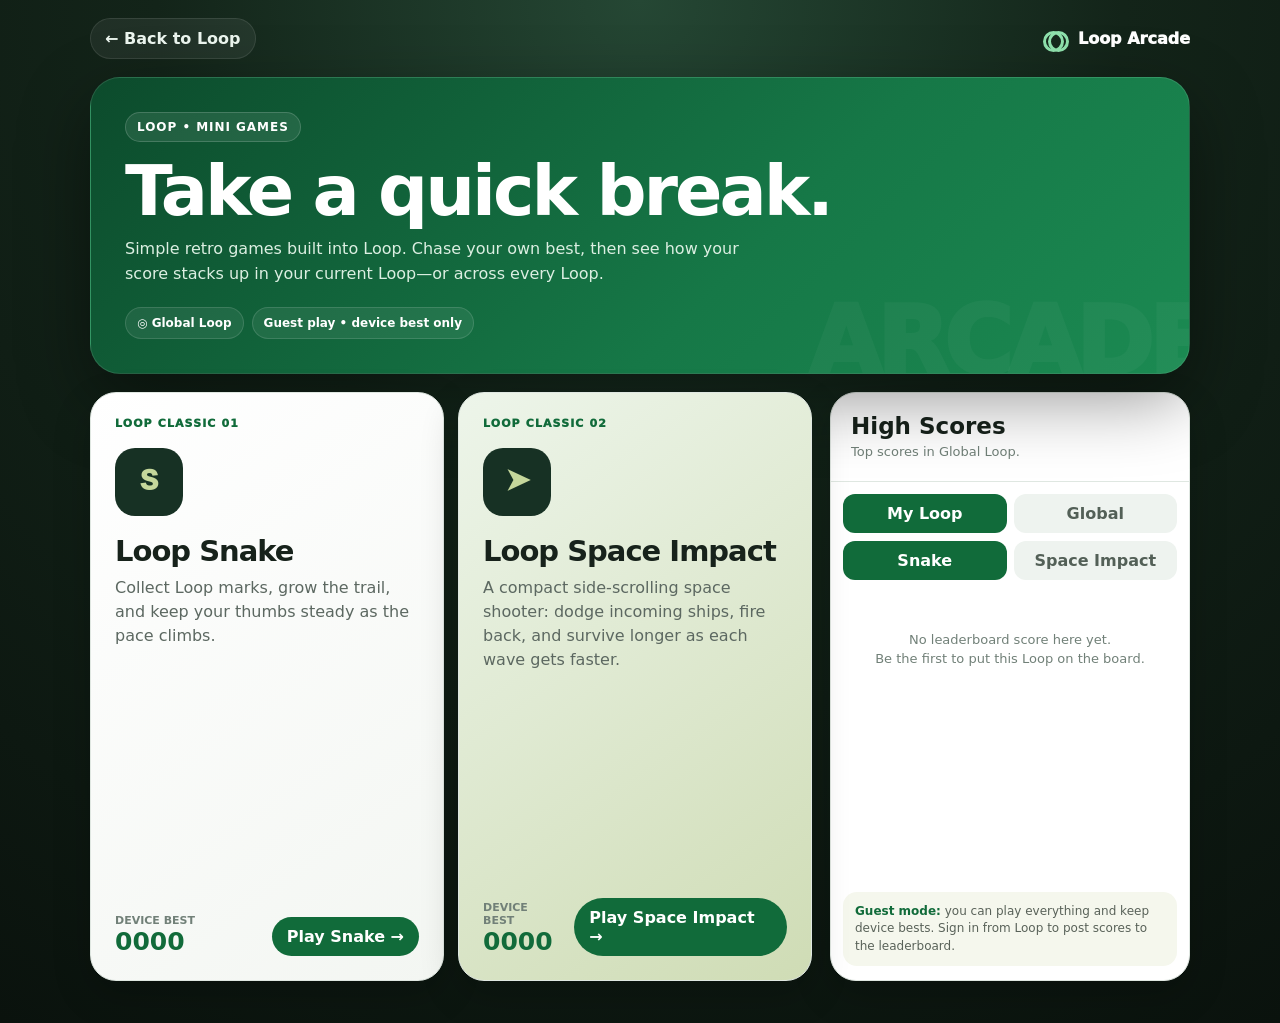
==== games/index.html @ 1bba9de1 "Add Loop Mini Games arcade hub" ====
<!doctype html>
<html lang="en">
<head>
<meta charset="utf-8">
<meta name="viewport" content="width=device-width,initial-scale=1,viewport-fit=cover">
<meta name="theme-color" content="#10291c">
<title>Loop Mini Games</title>
<style>
:root{--green:#116b3a;--green2:#159555;--ink:#17221b;--muted:#718078;--paper:#f5f6f1;--card:#fff;--line:#dfe7e1;--yellow:#ffd54f;--red:#e14a42}
*{box-sizing:border-box}html,body{margin:0;min-height:100%;font-family:Inter,system-ui,-apple-system,Segoe UI,sans-serif;background:radial-gradient(circle at 50% 0,#254734 0,#132419 40%,#0a120d 100%);color:#fff}body{min-height:100svh;padding:18px 16px 42px}button,a{font:inherit}.topbar{max-width:1100px;margin:0 auto 18px;display:flex;align-items:center;justify-content:space-between;gap:12px}.back{display:inline-flex;align-items:center;gap:8px;text-decoration:none;color:#ecf6ef;font-weight:850;background:#ffffff10;border:1px solid #ffffff18;border-radius:999px;padding:10px 14px}.brand{display:flex;align-items:center;gap:9px;font-weight:950}.mini-logo{width:26px;height:20px;position:relative}.mini-logo:before,.mini-logo:after{content:"";position:absolute;top:2px;width:15px;height:15px;border:3px solid #8fe2ad;border-radius:50%}.mini-logo:before{left:0}.mini-logo:after{right:0}
.shell{max-width:1100px;margin:auto}.hero{background:linear-gradient(135deg,#0c4b2c,#167847 60%,#1b8a52);border:1px solid #ffffff1c;border-radius:30px;padding:34px;box-shadow:0 26px 70px #0006;overflow:hidden;position:relative}.hero:after{content:"ARCADE";position:absolute;right:-18px;bottom:-24px;font-size:94px;font-weight:950;color:#ffffff09;letter-spacing:-5px}.eyebrow{display:inline-flex;align-items:center;gap:8px;background:#ffffff16;border:1px solid #ffffff2a;border-radius:999px;padding:7px 11px;font-size:12px;font-weight:900;text-transform:uppercase;letter-spacing:.08em}.hero h1{font-size:clamp(38px,7vw,70px);line-height:.96;letter-spacing:-3px;margin:16px 0 12px}.hero p{max-width:650px;color:#dcefe2;font-size:16px;line-height:1.55;margin:0}.hero-meta{display:flex;gap:8px;flex-wrap:wrap;margin-top:20px}.pill{border-radius:999px;padding:8px 11px;background:#ffffff12;border:1px solid #ffffff20;font-size:12px;font-weight:850}.layout{display:grid;grid-template-columns:minmax(0,1fr) 360px;gap:18px;margin-top:18px}.games{display:grid;grid-template-columns:1fr 1fr;gap:14px}.game-card{position:relative;overflow:hidden;min-height:310px;border-radius:26px;padding:24px;text-decoration:none;color:var(--ink);background:linear-gradient(145deg,#fff,#f3f6f2);border:1px solid var(--line);box-shadow:0 14px 38px #0003;display:flex;flex-direction:column}.game-card.space{background:linear-gradient(145deg,#edf5ea,#cfdcb5)}.game-kicker{font-size:11px;color:var(--green);font-weight:950;text-transform:uppercase;letter-spacing:.1em}.game-icon{width:68px;height:68px;border-radius:20px;background:#173124;color:#c5d79b;display:grid;place-items:center;font:950 30px/1 "Courier New",monospace;margin:18px 0}.game-card h2{font-size:29px;margin:0 0 8px;letter-spacing:-1px}.game-card p{color:#5c6861;line-height:1.5;margin:0}.game-foot{margin-top:auto;padding-top:20px;display:flex;align-items:end;justify-content:space-between;gap:12px}.best b,.best small{display:block}.best b{font-size:25px;color:var(--green)}.best small{font-size:11px;color:var(--muted);text-transform:uppercase;font-weight:900}.play{background:var(--green);color:#fff;border-radius:999px;padding:10px 15px;font-weight:900}
.board{background:#fff;color:var(--ink);border-radius:26px;border:1px solid var(--line);box-shadow:0 14px 38px #0003;overflow:hidden}.board-head{padding:20px;border-bottom:1px solid var(--line)}.board-head h2{margin:0 0 4px;font-size:23px}.board-head p{margin:0;color:var(--muted);font-size:13px;line-height:1.4}.tabs{display:grid;grid-template-columns:1fr 1fr;gap:7px;padding:12px 12px 0}.tabs button,.game-tabs button{border:0;border-radius:12px;padding:10px;background:#eef3ef;color:#536057;font-weight:850}.tabs button.on,.game-tabs button.on{background:var(--green);color:#fff}.game-tabs{display:flex;gap:7px;padding:8px 12px 12px}.game-tabs button{flex:1}.rank-list{padding:0 12px 14px;min-height:300px}.rank{display:grid;grid-template-columns:32px 1fr auto;gap:10px;align-items:center;padding:11px 6px;border-top:1px solid #edf1ee}.rank:first-child{border-top:0}.rank-num{width:29px;height:29px;border-radius:50%;display:grid;place-items:center;background:#edf7f0;color:var(--green);font-weight:950;font-size:12px}.rank b,.rank small{display:block}.rank b{font-size:14px}.rank small{font-size:11px;color:var(--muted);margin-top:2px}.rank-score{font:950 17px/1 "Courier New",monospace}.empty{padding:38px 16px;text-align:center;color:var(--muted);font-size:13px;line-height:1.5}.account-note{margin:0 12px 14px;padding:11px 12px;border-radius:14px;background:#f5f7ed;color:#596259;font-size:12px;line-height:1.45}.account-note strong{color:var(--green)}
@media(max-width:850px){.layout{grid-template-columns:1fr}.board{order:2}}@media(max-width:620px){body{padding:10px 9px 28px}.hero{padding:27px 20px;border-radius:24px}.games{grid-template-columns:1fr}.game-card{min-height:260px}.layout{margin-top:13px}.topbar{padding:0 3px}.brand{font-size:14px}}
</style>
</head>
<body>
<div class="topbar"><a class="back" href="/" aria-label="Back to Loop">← Back to Loop</a><div class="brand"><span class="mini-logo" aria-hidden="true"></span>Loop Arcade</div></div>
<main class="shell">
<section class="hero">
<span class="eyebrow">Loop • Mini Games</span>
<h1>Take a quick break.</h1>
<p>Simple retro games built into Loop. Chase your own best, then see how your score stacks up in your current Loop—or across every Loop.</p>
<div class="hero-meta"><span class="pill" id="loopPill">◎ Finding your Loop…</span><span class="pill" id="memberPill">Leaderboard status…</span></div>
</section>
<div class="layout">
<section class="games" aria-label="Loop mini games">
<a class="game-card" href="/games/snake.html">
<span class="game-kicker">Loop Classic 01</span><span class="game-icon">S</span><h2>Loop Snake</h2><p>Collect Loop marks, grow the trail, and keep your thumbs steady as the pace climbs.</p>
<div class="game-foot"><span class="best"><small>Device best</small><b id="snakeBest">0</b></span><span class="play">Play Snake →</span></div>
</a>
<a class="game-card space" href="/games/space-impact.html">
<span class="game-kicker">Loop Classic 02</span><span class="game-icon">➤</span><h2>Loop Space Impact</h2><p>A compact side-scrolling space shooter: dodge incoming ships, fire back, and survive longer as each wave gets faster.</p>
<div class="game-foot"><span class="best"><small>Device best</small><b id="spaceBest">0</b></span><span class="play">Play Space Impact →</span></div>
</a>
</section>
<aside class="board" aria-label="Loop arcade leaderboard">
<div class="board-head"><h2>High Scores</h2><p id="boardCopy">Top players in your current Loop.</p></div>
<div class="tabs"><button id="loopTab" class="on" onclick="setScope('loop')">My Loop</button><button id="globalTab" onclick="setScope('global')">Global</button></div>
<div class="game-tabs"><button id="snakeTab" class="on" onclick="setGame('snake')">Snake</button><button id="spaceTab" onclick="setGame('space-impact')">Space Impact</button></div>
<div id="rankList" class="rank-list"><div class="empty">Loading scores…</div></div>
<div id="accountNote" class="account-note">Checking leaderboard access…</div>
</aside>
</div>
</main>
<script src="/games/arcade-common.js"></script>
<script>
let activeGame='snake',activeScope='loop';
const scoreFormat=n=>String(Number(n)||0).padStart(4,'0');
function setScope(scope){activeScope=scope;document.getElementById('loopTab').classList.toggle('on',scope==='loop');document.getElementById('globalTab').classList.toggle('on',scope==='global');loadBoard()}
function setGame(game){activeGame=game;document.getElementById('snakeTab').classList.toggle('on',game==='snake');document.getElementById('spaceTab').classList.toggle('on',game==='space-impact');loadBoard()}
async function loadBoard(){
  const state=LoopArcade.state(),list=document.getElementById('rankList');
  list.innerHTML='<div class="empty">Loading scores…</div>';
  document.getElementById('boardCopy').textContent=activeScope==='global'?'Top scores across every Loop.':'Top scores in '+((state.loop&&state.loop.label)||'your current Loop')+'.';
  const rows=await LoopArcade.leaderboard(activeGame,activeScope);
  if(!rows.length){list.innerHTML='<div class="empty">No leaderboard score here yet.<br>Be the first to put this Loop on the board.</div>';return}
  list.innerHTML=rows.map(row=>'<div class="rank"><span class="rank-num">'+row.rank+'</span><span><b>'+escapeHtml(row.name)+'</b><small>'+escapeHtml(row.loopLabel||'Loop player')+'</small></span><strong class="rank-score">'+scoreFormat(row.score)+'</strong></div>').join('');
}
function escapeHtml(value){return String(value||'').replace(/[&<>"']/g,m=>({'&':'&amp;','<':'&lt;','>':'&gt;','"':'&quot;',"'":'&#39;'}[m]))}
(async()=>{
  document.getElementById('snakeBest').textContent=scoreFormat(LoopArcade.localBest('snake'));
  document.getElementById('spaceBest').textContent=scoreFormat(LoopArcade.localBest('space-impact'));
  const state=await LoopArcade.init();
  document.getElementById('loopPill').textContent='◎ '+((state.loop&&state.loop.label)||'Current Loop');
  document.getElementById('memberPill').textContent=state.signedIn?'✓ Scores connected to your Loop profile':'Guest play • device best only';
  document.getElementById('accountNote').innerHTML=state.signedIn?'<strong>Leaderboard on.</strong> Your best score in each Loop is saved to your profile.':'<strong>Guest mode:</strong> you can play everything and keep device bests. Sign in from Loop to post scores to the leaderboard.';
  loadBoard();
})();
</script>
</body>
</html>
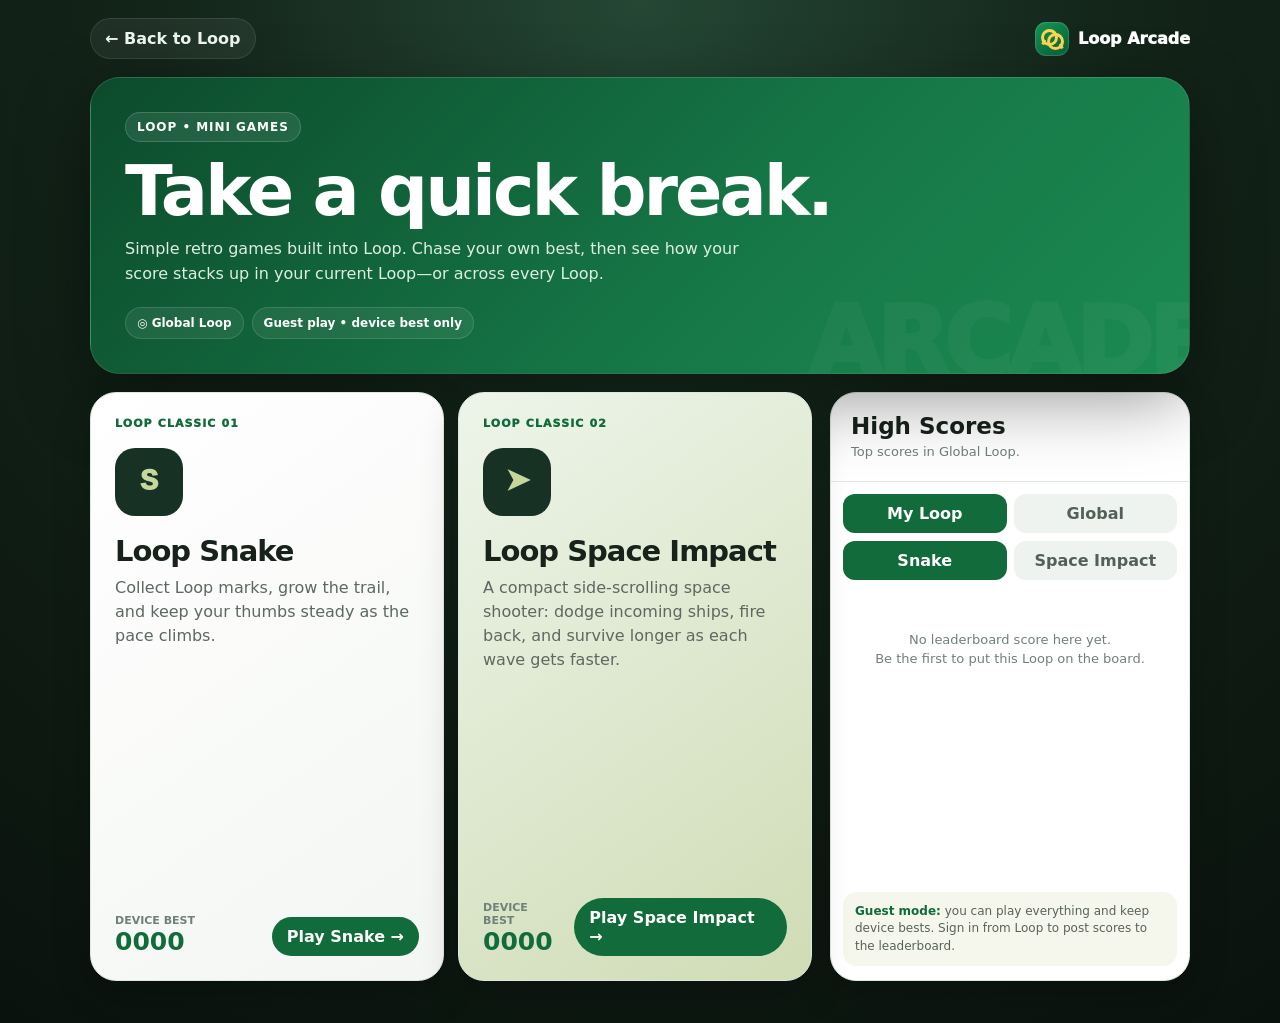
==== commit 3db9d423: "Use Loop brand mark in games/index.html" ====
--- a/games/index.html
+++ b/games/index.html
@@ -7,20 +7,24 @@
 <title>Loop Mini Games</title>
 <style>
 :root{--green:#116b3a;--green2:#159555;--ink:#17221b;--muted:#718078;--paper:#f5f6f1;--card:#fff;--line:#dfe7e1;--yellow:#ffd54f;--red:#e14a42}
-*{box-sizing:border-box}html,body{margin:0;min-height:100%;font-family:Inter,system-ui,-apple-system,Segoe UI,sans-serif;background:radial-gradient(circle at 50% 0,#254734 0,#132419 40%,#0a120d 100%);color:#fff}body{min-height:100svh;padding:18px 16px 42px}button,a{font:inherit}.topbar{max-width:1100px;margin:0 auto 18px;display:flex;align-items:center;justify-content:space-between;gap:12px}.back{display:inline-flex;align-items:center;gap:8px;text-decoration:none;color:#ecf6ef;font-weight:850;background:#ffffff10;border:1px solid #ffffff18;border-radius:999px;padding:10px 14px}.brand{display:flex;align-items:center;gap:9px;font-weight:950}.mini-logo{width:26px;height:20px;position:relative}.mini-logo:before,.mini-logo:after{content:"";position:absolute;top:2px;width:15px;height:15px;border:3px solid #8fe2ad;border-radius:50%}.mini-logo:before{left:0}.mini-logo:after{right:0}
-.shell{max-width:1100px;margin:auto}.hero{background:linear-gradient(135deg,#0c4b2c,#167847 60%,#1b8a52);border:1px solid #ffffff1c;border-radius:30px;padding:34px;box-shadow:0 26px 70px #0006;overflow:hidden;position:relative}.hero:after{content:"ARCADE";position:absolute;right:-18px;bottom:-24px;font-size:94px;font-weight:950;color:#ffffff09;letter-spacing:-5px}.eyebrow{display:inline-flex;align-items:center;gap:8px;background:#ffffff16;border:1px solid #ffffff2a;border-radius:999px;padding:7px 11px;font-size:12px;font-weight:900;text-transform:uppercase;letter-spacing:.08em}.hero h1{font-size:clamp(38px,7vw,70px);line-height:.96;letter-spacing:-3px;margin:16px 0 12px}.hero p{max-width:650px;color:#dcefe2;font-size:16px;line-height:1.55;margin:0}.hero-meta{display:flex;gap:8px;flex-wrap:wrap;margin-top:20px}.pill{border-radius:999px;padding:8px 11px;background:#ffffff12;border:1px solid #ffffff20;font-size:12px;font-weight:850}.layout{display:grid;grid-template-columns:minmax(0,1fr) 360px;gap:18px;margin-top:18px}.games{display:grid;grid-template-columns:1fr 1fr;gap:14px}.game-card{position:relative;overflow:hidden;min-height:310px;border-radius:26px;padding:24px;text-decoration:none;color:var(--ink);background:linear-gradient(145deg,#fff,#f3f6f2);border:1px solid var(--line);box-shadow:0 14px 38px #0003;display:flex;flex-direction:column}.game-card.space{background:linear-gradient(145deg,#edf5ea,#cfdcb5)}.game-kicker{font-size:11px;color:var(--green);font-weight:950;text-transform:uppercase;letter-spacing:.1em}.game-icon{width:68px;height:68px;border-radius:20px;background:#173124;color:#c5d79b;display:grid;place-items:center;font:950 30px/1 "Courier New",monospace;margin:18px 0}.game-card h2{font-size:29px;margin:0 0 8px;letter-spacing:-1px}.game-card p{color:#5c6861;line-height:1.5;margin:0}.game-foot{margin-top:auto;padding-top:20px;display:flex;align-items:end;justify-content:space-between;gap:12px}.best b,.best small{display:block}.best b{font-size:25px;color:var(--green)}.best small{font-size:11px;color:var(--muted);text-transform:uppercase;font-weight:900}.play{background:var(--green);color:#fff;border-radius:999px;padding:10px 15px;font-weight:900}
+*{box-sizing:border-box}html,body{margin:0;min-height:100%;font-family:Inter,system-ui,-apple-system,Segoe UI,sans-serif;background:radial-gradient(circle at 50% 0,#254734 0,#132419 40%,#0a120d 100%);color:#fff}body{min-height:100svh;padding:18px 16px 42px}button,a{font:inherit}.topbar{max-width:1100px;margin:0 auto 18px;display:flex;align-items:center;justify-content:space-between;gap:12px}.back{display:inline-flex;align-items:center;gap:8px;text-decoration:none;color:#ecf6ef;font-weight:850;background:#ffffff10;border:1px solid #ffffff18;border-radius:999px;padding:10px 14px}.brand{display:flex;align-items:center;gap:9px;font-weight:950}.mini-logo{position:relative;overflow:hidden;width:34px;height:34px;border-radius:11px;background:linear-gradient(145deg,#159555,#075f38);display:block;flex:0 0 auto;box-shadow:inset 0 0 0 1px #ffffff24}
+.mini-logo .ring-a,.mini-logo .ring-b{position:absolute;border:3px solid #ffd54f;border-radius:50%;width:17px;height:17px;top:7px}
+.mini-logo .ring-a{left:6px}.mini-logo .ring-b{right:5px;top:11px}
+.mini-logo .ring-a:after{content:"";position:absolute;width:6px;height:5px;border-left:3px solid #ffd54f;transform:rotate(25deg);left:-2px;bottom:-3px}
+.mini-logo .ring-b:after{content:"";position:absolute;width:6px;height:5px;border-right:3px solid #ffd54f;transform:rotate(-25deg);right:-2px;bottom:-3px}
+.shell{max-width:1100px;margin:auto}.hero{background:linear-gradient(135deg,#0c4b2c,#167847 60%,#1b8a52);border:1px solid #ffffff1c;border-radius:30px;padding:34px;box-shadow:0 26px 70px #0006;overflow:hidden;position:relative}.hero:after{content:"ARCADE";position:absolute;right:-18px;bottom:-24px;font-size:94px;font-weight:950;color:#ffffff09;letter-spacing:-5px}.eyebrow{display:inline-flex;align-items:center;gap:8px;background:#ffffff16;border:1px solid #ffffff2a;border-radius:999px;padding:7px 11px;font-size:12px;font-weight:900;text-transform:uppercase;letter-spacing:.08em}.hero h1{font-size:clamp(38px,7vw,70px);line-height:.96;letter-spacing:-3px;margin:16px 0 12px}.hero p{max-width:650px;color:#dcefe2;font-size:16px;line-height:1.55;margin:0}.hero-meta{display:flex;gap:8px;flex-wrap:wrap;margin-top:20px}.pill{border-radius:999px;padding:8px 11px;background:#ffffff12;border:1px solid #ffffff20;font-size:12px;font-weight:850;color:#fff}.hero-meta button.pill{cursor:pointer}.layout{display:grid;grid-template-columns:minmax(0,1fr) 360px;gap:18px;margin-top:18px}.games{display:grid;grid-template-columns:1fr 1fr;gap:14px}.game-card{position:relative;overflow:hidden;min-height:310px;border-radius:26px;padding:24px;text-decoration:none;color:var(--ink);background:linear-gradient(145deg,#fff,#f3f6f2);border:1px solid var(--line);box-shadow:0 14px 38px #0003;display:flex;flex-direction:column}.game-card.space{background:linear-gradient(145deg,#edf5ea,#cfdcb5)}.game-kicker{font-size:11px;color:var(--green);font-weight:950;text-transform:uppercase;letter-spacing:.1em}.game-icon{width:68px;height:68px;border-radius:20px;background:#173124;color:#c5d79b;display:grid;place-items:center;font:950 30px/1 "Courier New",monospace;margin:18px 0}.game-card h2{font-size:29px;margin:0 0 8px;letter-spacing:-1px}.game-card p{color:#5c6861;line-height:1.5;margin:0}.game-foot{margin-top:auto;padding-top:20px;display:flex;align-items:end;justify-content:space-between;gap:12px}.best b,.best small{display:block}.best b{font-size:25px;color:var(--green)}.best small{font-size:11px;color:var(--muted);text-transform:uppercase;font-weight:900}.play{background:var(--green);color:#fff;border-radius:999px;padding:10px 15px;font-weight:900}
 .board{background:#fff;color:var(--ink);border-radius:26px;border:1px solid var(--line);box-shadow:0 14px 38px #0003;overflow:hidden}.board-head{padding:20px;border-bottom:1px solid var(--line)}.board-head h2{margin:0 0 4px;font-size:23px}.board-head p{margin:0;color:var(--muted);font-size:13px;line-height:1.4}.tabs{display:grid;grid-template-columns:1fr 1fr;gap:7px;padding:12px 12px 0}.tabs button,.game-tabs button{border:0;border-radius:12px;padding:10px;background:#eef3ef;color:#536057;font-weight:850}.tabs button.on,.game-tabs button.on{background:var(--green);color:#fff}.game-tabs{display:flex;gap:7px;padding:8px 12px 12px}.game-tabs button{flex:1}.rank-list{padding:0 12px 14px;min-height:300px}.rank{display:grid;grid-template-columns:32px 1fr auto;gap:10px;align-items:center;padding:11px 6px;border-top:1px solid #edf1ee}.rank:first-child{border-top:0}.rank-num{width:29px;height:29px;border-radius:50%;display:grid;place-items:center;background:#edf7f0;color:var(--green);font-weight:950;font-size:12px}.rank b,.rank small{display:block}.rank b{font-size:14px}.rank small{font-size:11px;color:var(--muted);margin-top:2px}.rank-score{font:950 17px/1 "Courier New",monospace}.empty{padding:38px 16px;text-align:center;color:var(--muted);font-size:13px;line-height:1.5}.account-note{margin:0 12px 14px;padding:11px 12px;border-radius:14px;background:#f5f7ed;color:#596259;font-size:12px;line-height:1.45}.account-note strong{color:var(--green)}
 @media(max-width:850px){.layout{grid-template-columns:1fr}.board{order:2}}@media(max-width:620px){body{padding:10px 9px 28px}.hero{padding:27px 20px;border-radius:24px}.games{grid-template-columns:1fr}.game-card{min-height:260px}.layout{margin-top:13px}.topbar{padding:0 3px}.brand{font-size:14px}}
 </style>
 </head>
 <body>
-<div class="topbar"><a class="back" href="/" aria-label="Back to Loop">← Back to Loop</a><div class="brand"><span class="mini-logo" aria-hidden="true"></span>Loop Arcade</div></div>
+<div class="topbar"><a class="back" href="/" aria-label="Back to Loop">← Back to Loop</a><div class="brand"><span class="mini-logo" aria-hidden="true"><span class="ring-a"></span><span class="ring-b"></span></span>Loop Arcade</div></div>
 <main class="shell">
 <section class="hero">
 <span class="eyebrow">Loop • Mini Games</span>
 <h1>Take a quick break.</h1>
 <p>Simple retro games built into Loop. Chase your own best, then see how your score stacks up in your current Loop—or across every Loop.</p>
-<div class="hero-meta"><span class="pill" id="loopPill">◎ Finding your Loop…</span><span class="pill" id="memberPill">Leaderboard status…</span></div>
+<div class="hero-meta"><button class="pill" id="loopPill" type="button" onclick="refreshLoop()">◎ Finding your Loop…</button><span class="pill" id="memberPill">Leaderboard status…</span></div>
 </section>
 <div class="layout">
 <section class="games" aria-label="Loop mini games">
@@ -48,6 +52,7 @@
 const scoreFormat=n=>String(Number(n)||0).padStart(4,'0');
 function setScope(scope){activeScope=scope;document.getElementById('loopTab').classList.toggle('on',scope==='loop');document.getElementById('globalTab').classList.toggle('on',scope==='global');loadBoard()}
 function setGame(game){activeGame=game;document.getElementById('snakeTab').classList.toggle('on',game==='snake');document.getElementById('spaceTab').classList.toggle('on',game==='space-impact');loadBoard()}
+async function refreshLoop(){const button=document.getElementById('loopPill');button.textContent='◎ Refreshing Loop…';const loop=await LoopArcade.refreshLoop();button.textContent='◎ '+((loop&&loop.label)||'Current Loop');if(activeScope==='loop')loadBoard()}
 async function loadBoard(){
   const state=LoopArcade.state(),list=document.getElementById('rankList');
   list.innerHTML='<div class="empty">Loading scores…</div>';
